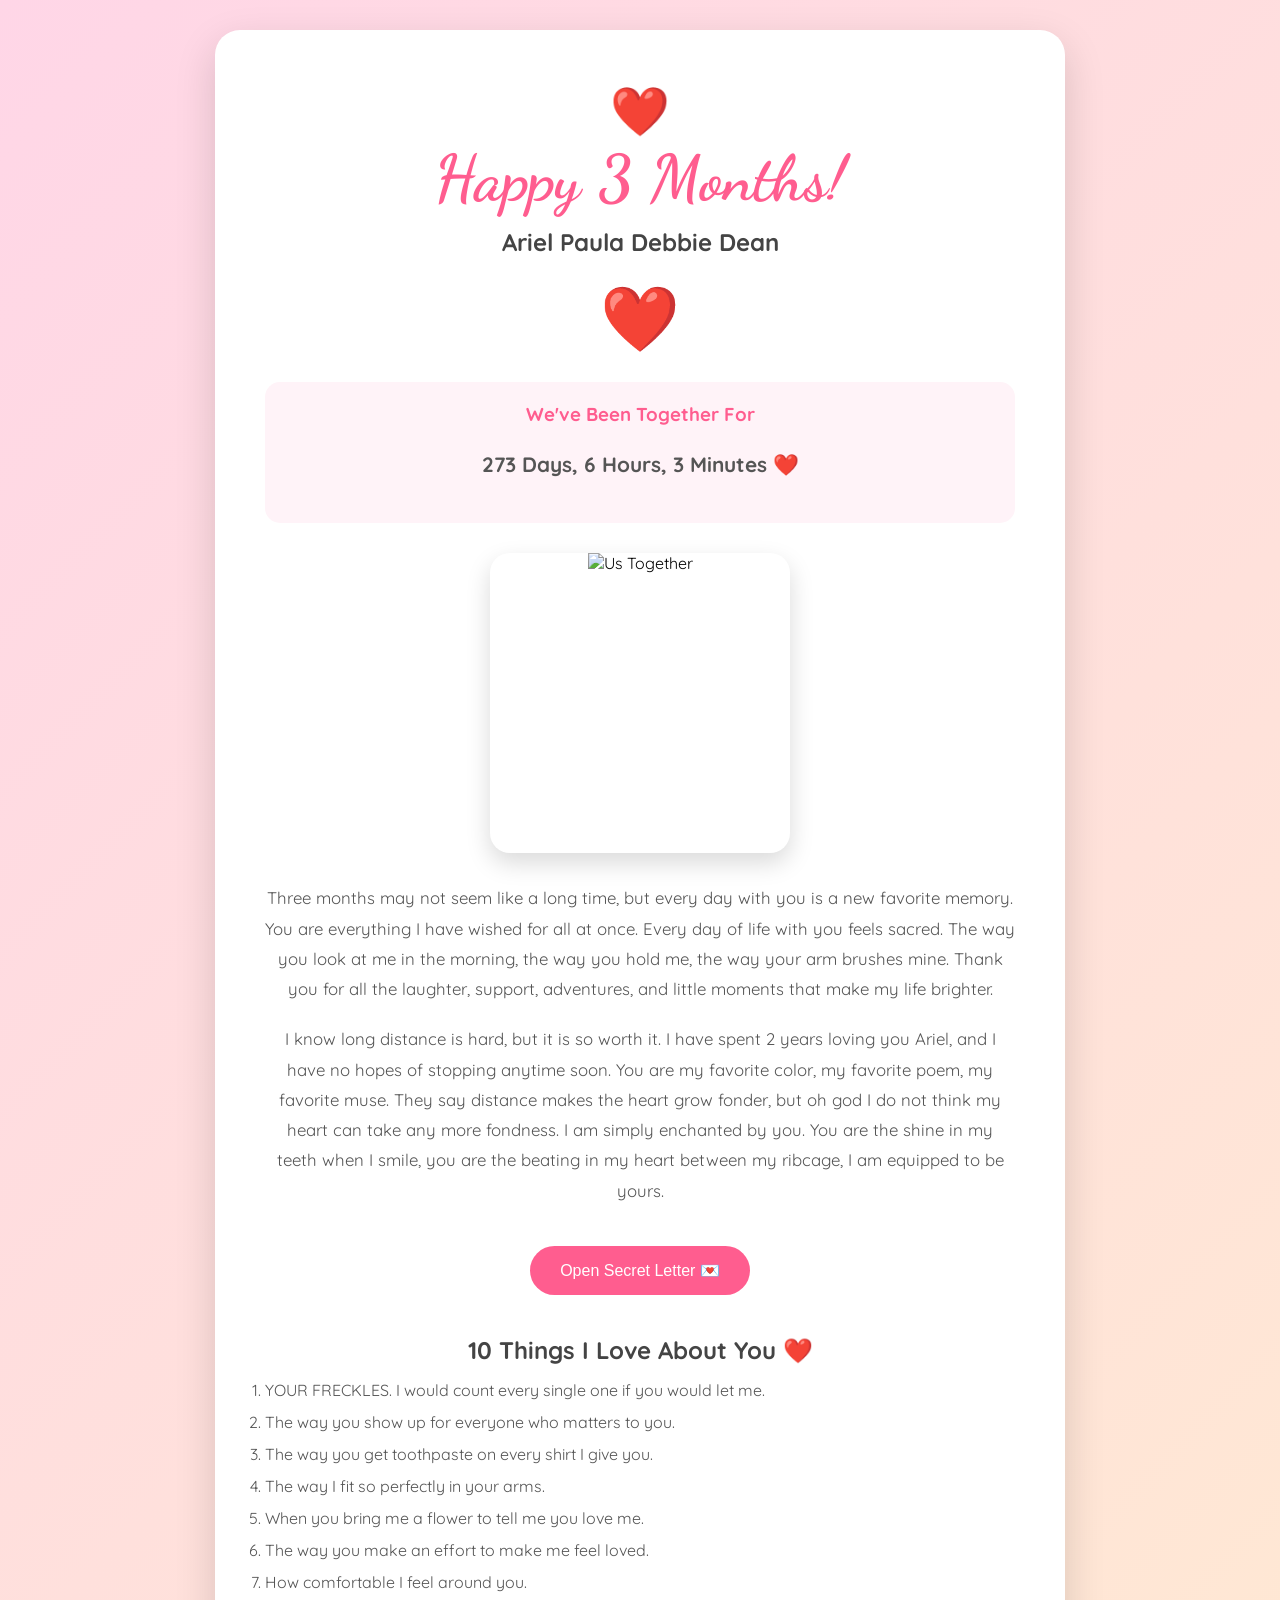
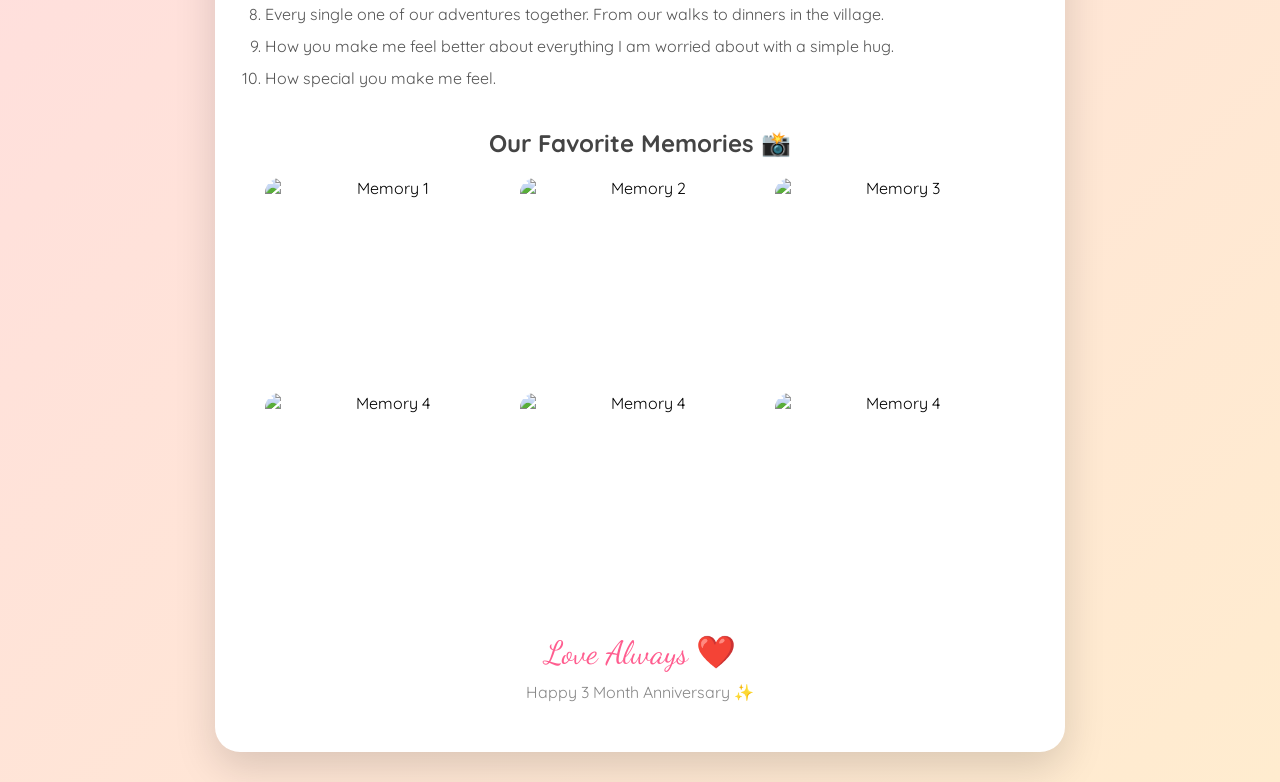
==== three.html @ ac03eed8 "Rename extras.html to three.html" ====
<!DOCTYPE html>
<html lang="en">
<head>
    <meta charset="UTF-8">
    <meta name="viewport" content="width=device-width, initial-scale=1.0">
    <title>Happy 3 Months ❤️</title>

    <link href="https://fonts.googleapis.com/css2?family=Quicksand:wght@400;600;700&family=Dancing+Script:wght@700&display=swap" rel="stylesheet">

    <style>
        *{
            margin:0;
            padding:0;
            box-sizing:border-box;
        }

        body{
            font-family:'Quicksand',sans-serif;
            min-height:100vh;
            background:linear-gradient(135deg,#ffd6e7,#ffeccf);
            display:flex;
            justify-content:center;
            align-items:center;
            padding:30px;
            overflow-x:hidden;
        }

        /* Floating Hearts */

        .hearts{
            position:fixed;
            width:100%;
            height:100%;
            overflow:hidden;
            pointer-events:none;
            top:0;
            left:0;
            z-index:0;
        }

        .hearts span{
            position:absolute;
            bottom:-50px;
            font-size:2rem;
            animation:float 12s linear infinite;
        }

        .hearts span:nth-child(1){left:10%;animation-delay:0s;}
        .hearts span:nth-child(2){left:25%;animation-delay:2s;}
        .hearts span:nth-child(3){left:40%;animation-delay:4s;}
        .hearts span:nth-child(4){left:60%;animation-delay:6s;}
        .hearts span:nth-child(5){left:75%;animation-delay:8s;}
        .hearts span:nth-child(6){left:90%;animation-delay:10s;}

        @keyframes float{
            from{
                transform:translateY(0);
                opacity:1;
            }
            to{
                transform:translateY(-120vh);
                opacity:0;
            }
        }

        /* Main Card */

        .card{
            position:relative;
            z-index:1;
            max-width:850px;
            background:white;
            padding:50px;
            border-radius:25px;
            box-shadow:0 15px 40px rgba(0,0,0,0.15);
            text-align:center;
        }

        h1{
            font-family:'Dancing Script',cursive;
            font-size:4rem;
            color:#ff5d8f;
            margin-bottom:10px;
        }

        h2{
            color:#444;
            margin-bottom:15px;
        }

        .heart{
            font-size:3rem;
            animation:pulse 1.5s infinite;
        }

        @keyframes pulse{
            0%{transform:scale(1);}
            50%{transform:scale(1.15);}
            100%{transform:scale(1);}
        }

        /* Music Heart */

        .music-heart{
            font-size:4rem;
            cursor:pointer;
            margin:20px 0;
            transition:0.3s;
        }

        .music-heart:hover{
            transform:scale(1.2);
        }

        /* Timer */

        .timer-box{
            background:#fff3f8;
            padding:20px;
            border-radius:15px;
            margin:25px 0;
        }

        .timer-box h3{
            color:#ff5d8f;
            margin-bottom:10px;
        }

        #relationshipTimer{
            font-size:1.3rem;
            font-weight:bold;
        }

        /* Photo */

        .photo-frame{
            width:300px;
            height:300px;
            margin:30px auto;
            border-radius:20px;
            overflow:hidden;
            box-shadow:0 10px 25px rgba(0,0,0,0.15);
        }

        .photo-frame img{
            width:100%;
            height:100%;
            object-fit:cover;
        }

        p{
            line-height:1.8;
            color:#555;
            margin:20px 0;
            font-size:1.05rem;
        }

        /* Secret Letter */

        .secret-btn{
            background:#ff5d8f;
            color:white;
            border:none;
            padding:15px 30px;
            border-radius:30px;
            cursor:pointer;
            font-size:1rem;
            margin-top:20px;
        }

        .secret-btn:hover{
            opacity:0.9;
        }

        .secret-letter{
            display:none;
            margin-top:20px;
            background:#fff3f8;
            padding:25px;
            border-radius:15px;
            text-align:left;
        }

        /* Love List */

        .love-list{
            margin-top:40px;
            text-align:left;
        }

        .love-list h2{
            text-align:center;
        }

        .love-list li{
            margin:12px 0;
            color:#555;
        }

        /* Gallery */

        .gallery{
            margin-top:40px;
        }

        .gallery-grid{
            display:grid;
            grid-template-columns:repeat(auto-fit,minmax(180px,1fr));
            gap:15px;
            margin-top:20px;
        }

        .gallery-grid img{
            width:100%;
            height:200px;
            object-fit:cover;
            border-radius:15px;
        }

        .signature{
            margin-top:40px;
            font-family:'Dancing Script',cursive;
            font-size:2rem;
            color:#ff5d8f;
        }

        .date{
            margin-top:10px;
            color:#888;
        }

        @media(max-width:700px){
            .card{
                padding:30px;
            }

            h1{
                font-size:3rem;
            }

            .photo-frame{
                width:220px;
                height:220px;
            }
        }
    </style>
</head>
<body>

    <!-- Floating Hearts -->

    <div class="hearts">
        <span>❤️</span>
        <span>💖</span>
        <span>💕</span>
        <span>💗</span>
        <span>❤️</span>
        <span>💞</span>
    </div>

    <!-- Music -->

    <audio id="ourSong">
        <source src="song.mp3" type="audio/mpeg">
    </audio>

    <div class="card">

        <div class="heart">❤️</div>

        <h1>Happy 3 Months!</h1>

        <h2>Ariel Paula Debbie Dean</h2>

       <div class="music-heart" onclick="showSongMessage()">
            ❤️
        </div>
        
        <div id="songMessage" style="display:none;">
            <p>
                Every time I hear this song, I think of you.
            </p>
        
            <a href="https://www.youtube.com/watch?v=MKPspR0MrYA"
               target="_blank">
               Listen to Our Song 🎵
            </a>
        </div>

        <!-- Timer -->

        <div class="timer-box">
            <h3>We've Been Together For</h3>
            <p id="relationshipTimer"></p>
        </div>

        <!-- Main Photo -->

        <div class="photo-frame">
            <img src="ad3mo1.JPG" alt="Us Together">
        </div>

        <p>
            Three months may not seem like a long time,
            but every day with you is a new favorite memory.
            You are everything I have wished for all at once. 
            Every day of life with you feels sacred. 
            The way you look at me in the morning, 
            the way you hold me, the way your arm brushes mine. 
            Thank you for all the laughter, support, adventures,
            and little moments that make my life brighter.
            
        </p>

        <p>
            I know long distance is hard, but it is so worth it. 
            I have spent 2 years loving you Ariel, and I have no hopes of stopping 
            anytime soon. You are my favorite color, my favorite poem, my favorite muse.
            They say distance makes the heart grow fonder, but oh god I do not think my heart 
            can take any more fondness. I am simply enchanted by you. You are the shine in my teeth 
            when I smile, you are the beating in my heart between my ribcage, I am equipped to be yours. 
        </p>

        <!-- Secret Letter -->

        <button class="secret-btn" onclick="toggleLetter()">
            Open Secret Letter 💌
        </button>

        <div id="secretLetter" class="secret-letter">
            <h3>To You ❤️</h3>

            <p>
                I remember the night you asked me to be your girlfriend. 
                The night of wedding party, how ironic.
                I remember rushing to Trader Joe's to get flowers,
                working hard to make sure it was perfect, full of all the pretty flowers.
                You take my heart and you take me and you make my loving worth it. 
                You truly do love me for me and thank GOD i am not chopped. 
                You made these last four* months so special.
                Every day with you gives me something new to smile about.
            </p>

            <p>
                Ariel, my lovely pretty girl, to many many more memories, walks, adventures and getting lost, 
                shows on the couch toegther, laughs, and months together. 
            </p>
        </div>

        <!-- 10 Things -->

        <section class="love-list">
            <h2>10 Things I Love About You ❤️</h2>

            <ol>
                <li>YOUR FRECKLES. I would count every single one if you would let me.</li>
                <li>The way you show up for everyone who matters to you.</li>
                <li>The way you get toothpaste on every shirt I give you.</li>
                <li>The way I fit so perfectly in your arms.</li>
                <li>When you bring me a flower to tell me you love me.</li>
                <li>The way you make an effort to make me feel loved.</li>
                <li>How comfortable I feel around you.</li>
                <li>Every single one of our adventures together. From our walks to dinners in the village.</li>
                <li>How you make me feel better about everything I am worried about with a simple hug.</li>
                <li>How special you make me feel.</li>
            </ol>
        </section>

        <!-- Gallery -->

        <section class="gallery">
            <h2>Our Favorite Memories 📸</h2>

            <div class="gallery-grid">
                <img src="ad3mo2.jpg" alt="Memory 1">
                <img src="ad3mo3.jpg" alt="Memory 2">
                <img src="ad3mo4.jpg" alt="Memory 3">
                <img src="ad3mo5.jpg" alt="Memory 4">
                <img src="ad3mo6.jpg" alt="Memory 4">
                <img src="ad3mo7.jpg" alt="Memory 4">
            </div>
        </section>

        <div class="signature">
            Love Always ❤️
        </div>

        <div class="date">
            Happy 3 Month Anniversary ✨
        </div>

    </div>

    <script>

        /* CHANGE THIS DATE */
        const startDate = new Date("2026-03-08");

        function updateTimer() {

            const now = new Date();
            const diff = now - startDate;

            const days = Math.floor(diff / (1000 * 60 * 60 * 24));
            const hours = Math.floor((diff / (1000 * 60 * 60)) % 24);
            const minutes = Math.floor((diff / (1000 * 60)) % 60);

            document.getElementById("relationshipTimer").textContent =
                `${days} Days, ${hours} Hours, ${minutes} Minutes ❤️`;
        }

        updateTimer();
        setInterval(updateTimer, 60000);

        function toggleLetter() {

            const letter = document.getElementById("secretLetter");

            if(letter.style.display === "block"){
                letter.style.display = "none";
            } else {
                letter.style.display = "block";
            }
        }

        function playSong() {

            const song = document.getElementById("ourSong");

            if(song.paused){
                song.play();
            } else {
                song.pause();
            }
        }

    </script>

</body>
</html>
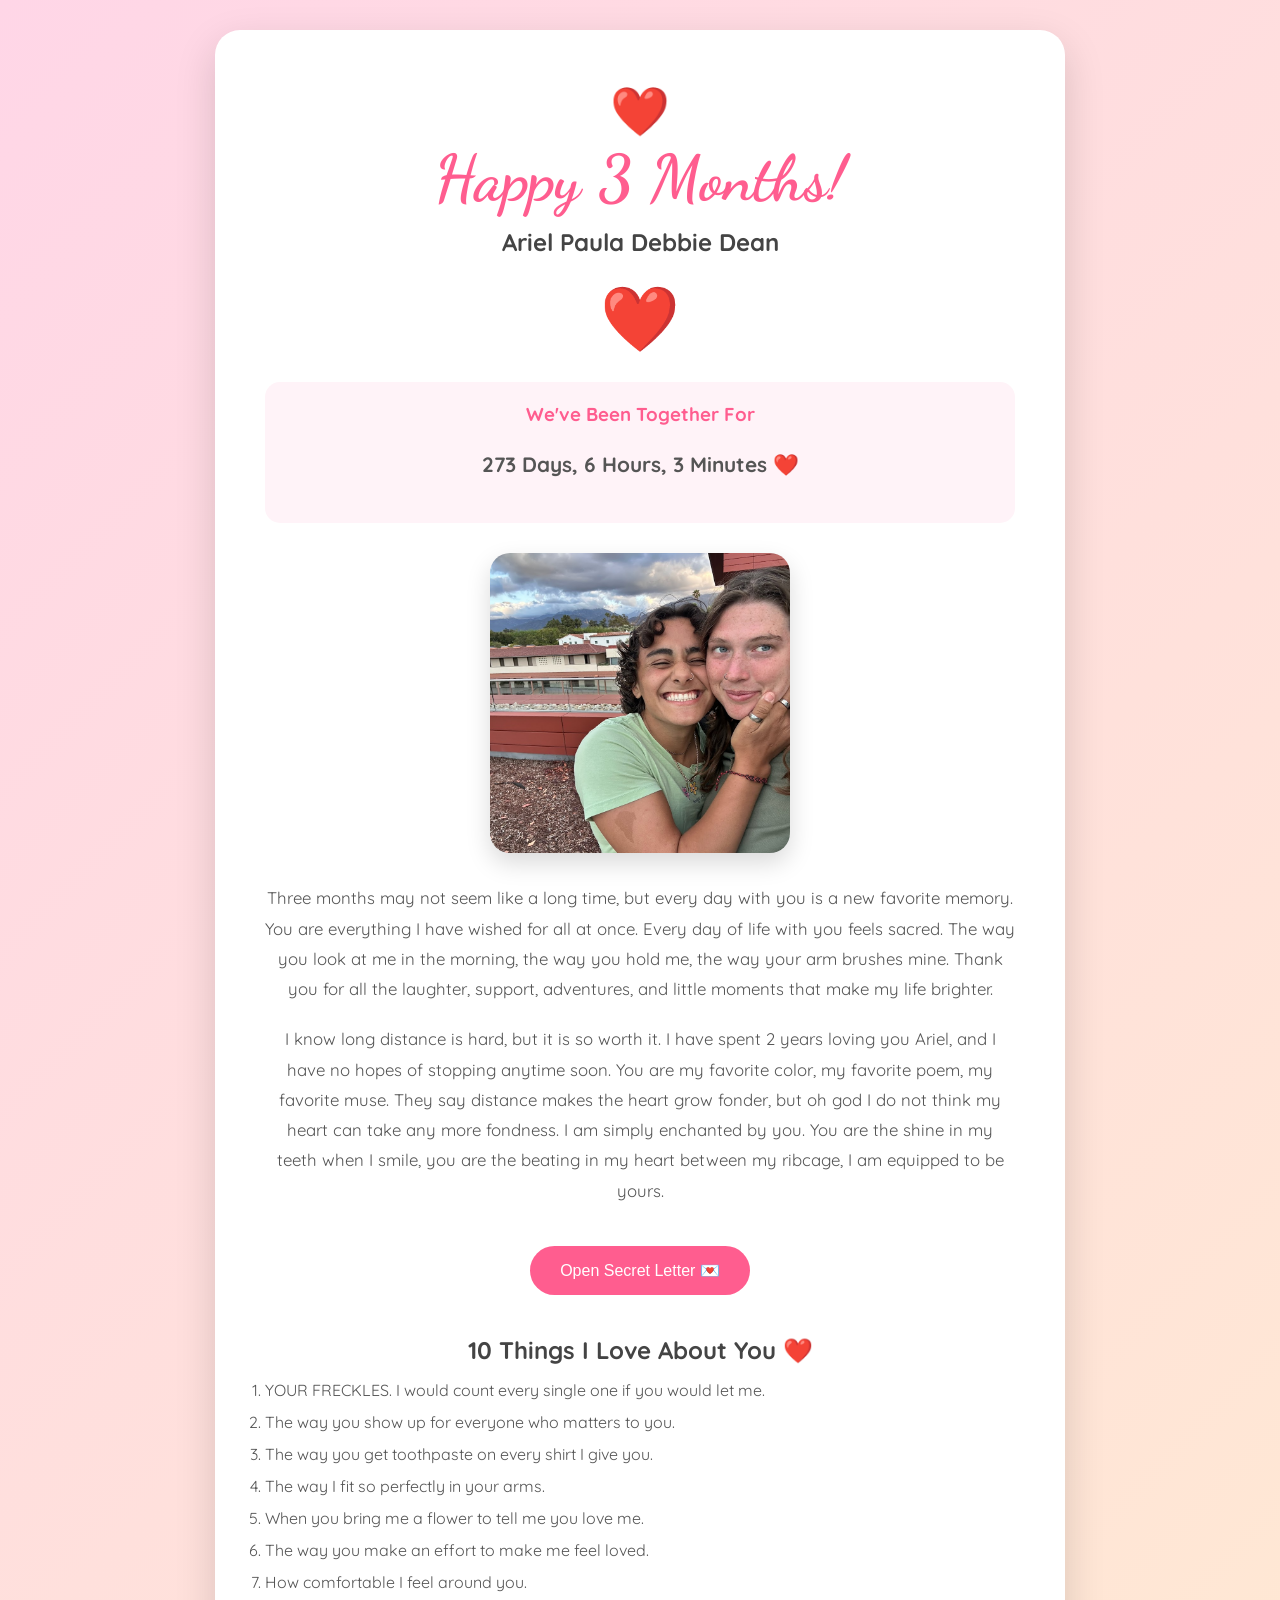
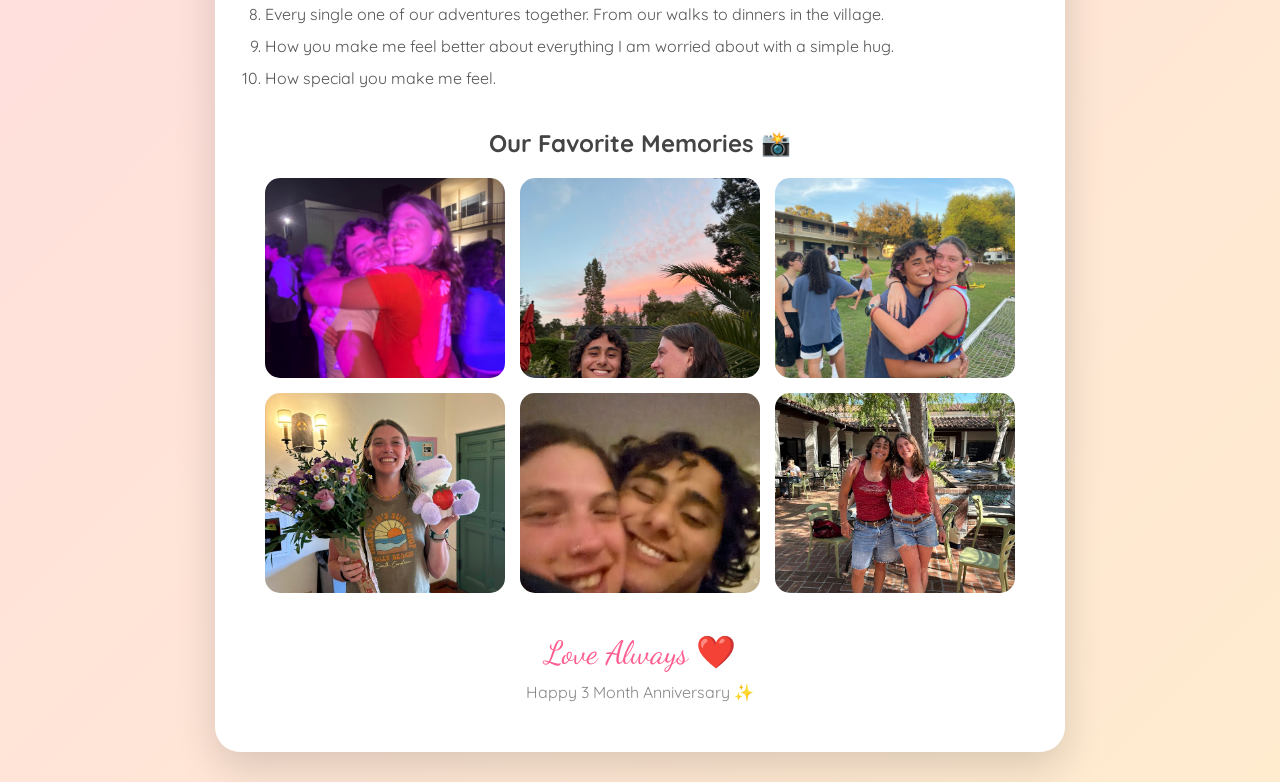
==== commit dbcc84a0: "Update three.html" ====
--- a/three.html
+++ b/three.html
@@ -297,7 +297,7 @@
         <!-- Main Photo -->
 
         <div class="photo-frame">
-            <img src="ad3mo1.JPG" alt="Us Together">
+            <img src="photos/ad3mo1.JPG" alt="Us Together">
         </div>
 
         <p>
@@ -372,12 +372,12 @@
             <h2>Our Favorite Memories 📸</h2>
 
             <div class="gallery-grid">
-                <img src="ad3mo2.jpg" alt="Memory 1">
-                <img src="ad3mo3.jpg" alt="Memory 2">
-                <img src="ad3mo4.jpg" alt="Memory 3">
-                <img src="ad3mo5.jpg" alt="Memory 4">
-                <img src="ad3mo6.jpg" alt="Memory 4">
-                <img src="ad3mo7.jpg" alt="Memory 4">
+                <img src="photos/ad3mo2.jpg" alt="Memory 1">
+                <img src="photos/ad3mo3.jpg" alt="Memory 2">
+                <img src="photos/ad3mo4.jpg" alt="Memory 3">
+                <img src="photos/ad3mo5.jpg" alt="Memory 4">
+                <img src="photos/ad3mo6.jpg" alt="Memory 4">
+                <img src="photos/ad3mo7.jpg" alt="Memory 4">
             </div>
         </section>
 
